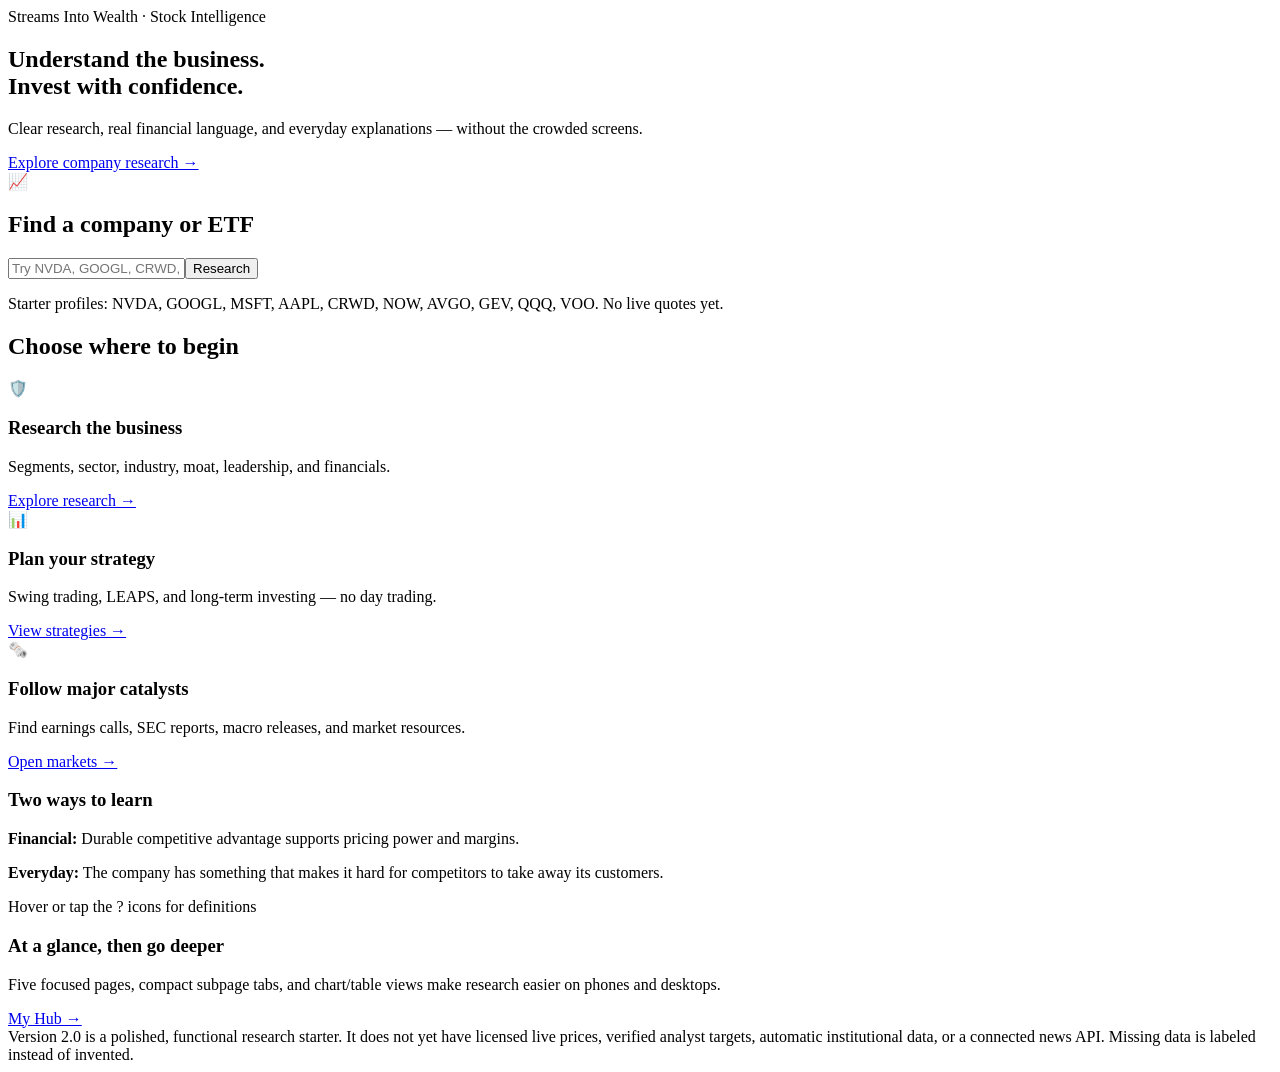
==== index.html @ dd177d90 "Add files via upload" ====
<!doctype html><html lang="en"><head><meta charset="utf-8"><meta name="viewport" content="width=device-width, initial-scale=1"><meta name="theme-color" content="#12533e"><meta name="description" content="Streams Into Wealth Stock Intelligence Hub — approachable research for swing, LEAPS and long-term investors."><title>Home | Streams Into Wealth</title><link rel="stylesheet" href="assets/style.css"></head><body data-page="index"><header class="top"></header><main><section class="hero"><div><div class="eyebrow">Streams Into Wealth · Stock Intelligence</div><h1>Understand the business.<br>Invest with confidence.</h1><p>Clear research, real financial language, and everyday explanations — without the crowded screens.</p><a class="btn gold" href="research.html">Explore company research →</a></div><div class="hero-art" aria-hidden="true">📈</div></section><section class="section"><div class="section-head"><h2>Find a company or ETF</h2></div><form id="stock-search" class="searchbar"><input aria-label="Stock ticker" placeholder="Try NVDA, GOOGL, CRWD, QQQ..." required><button class="btn">Research</button></form><p class="small muted">Starter profiles: NVDA, GOOGL, MSFT, AAPL, CRWD, NOW, AVGO, GEV, QQQ, VOO. No live quotes yet.</p></section><section class="section"><div class="section-head"><h2>Choose where to begin</h2></div><div class="grid"><article class="card"><div class="symbol">🛡️</div><h3>Research the business</h3><p>Segments, sector, industry, moat, leadership, and financials.</p><a href="research.html" class="btn light">Explore research →</a></article><article class="card"><div class="symbol">📊</div><h3>Plan your strategy</h3><p>Swing trading, LEAPS, and long-term investing — no day trading.</p><a href="trading.html" class="btn light">View strategies →</a></article><article class="card"><div class="symbol">🗞️</div><h3>Follow major catalysts</h3><p>Find earnings calls, SEC reports, macro releases, and market resources.</p><a href="markets.html" class="btn light">Open markets →</a></article></div></section><section class="section"><div class="grid two"><div class="card"><h3>Two ways to learn</h3><p><b>Financial:</b> Durable competitive advantage supports pricing power and margins.</p><p><b>Everyday:</b> The company has something that makes it hard for competitors to take away its customers.</p><span class="pill">Hover or tap the ? icons for definitions</span></div><div class="card"><h3>At a glance, then go deeper</h3><p>Five focused pages, compact subpage tabs, and chart/table views make research easier on phones and desktops.</p><a href="hub.html" class="btn light">My Hub →</a></div></div></section><section class="section notice">Version 2.0 is a polished, functional research starter. It does not yet have licensed live prices, verified analyst targets, automatic institutional data, or a connected news API. Missing data is labeled instead of invented.</section></main><footer class="footer"></footer><script src="assets/app.js" defer></script></body></html>
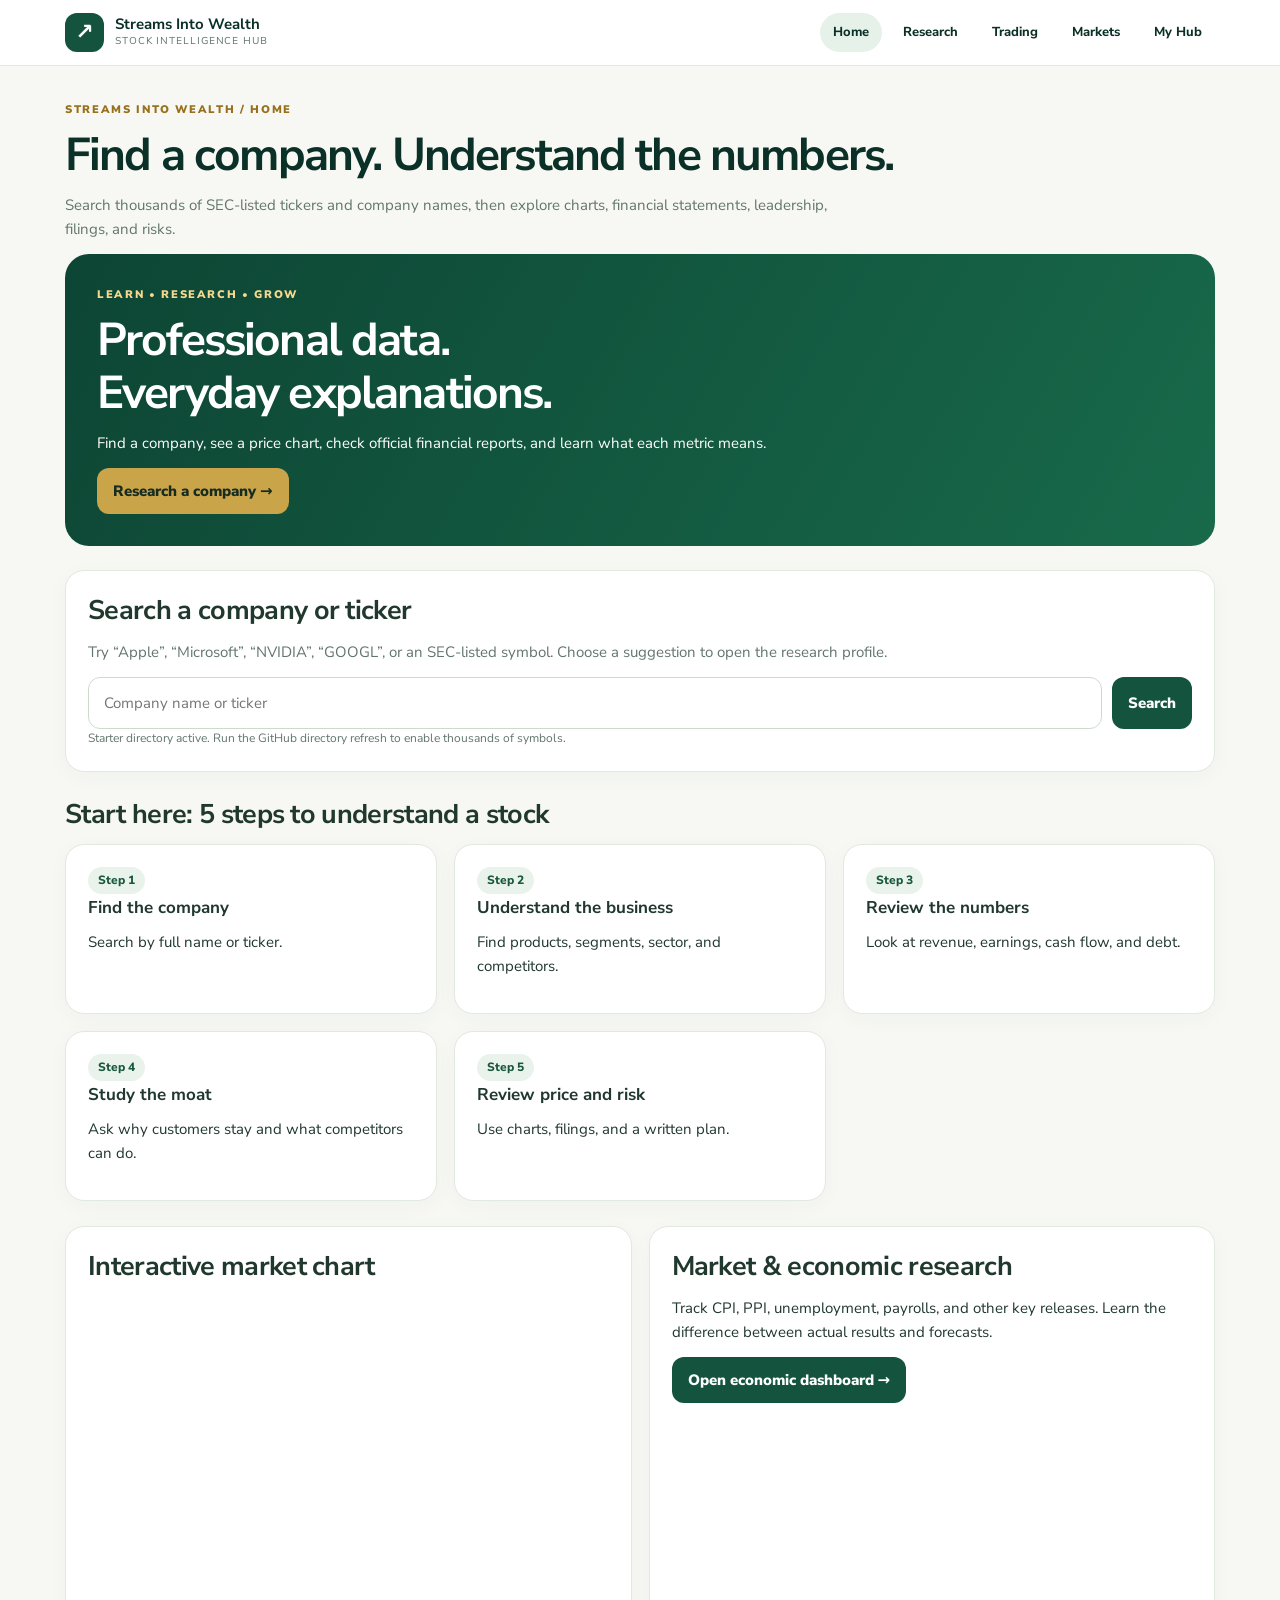
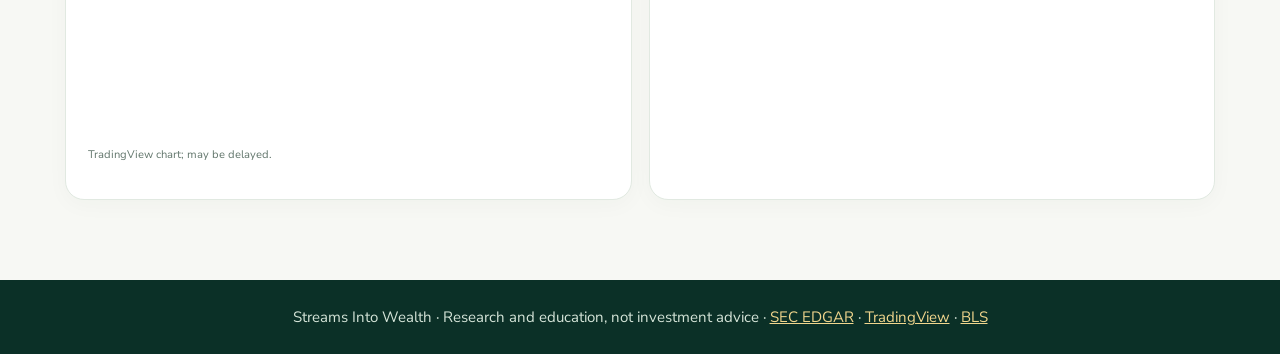
==== commit 83eb5928: "Add files via upload" ====
--- a/index.html
+++ b/index.html
@@ -1 +1 @@
-<!doctype html><html lang="en"><head><meta charset="utf-8"><meta name="viewport" content="width=device-width, initial-scale=1"><meta name="theme-color" content="#12533e"><meta name="description" content="Streams Into Wealth Stock Intelligence Hub — approachable research for swing, LEAPS and long-term investors."><title>Home | Streams Into Wealth</title><link rel="stylesheet" href="assets/style.css"></head><body data-page="index"><header class="top"></header><main><section class="hero"><div><div class="eyebrow">Streams Into Wealth · Stock Intelligence</div><h1>Understand the business.<br>Invest with confidence.</h1><p>Clear research, real financial language, and everyday explanations — without the crowded screens.</p><a class="btn gold" href="research.html">Explore company research →</a></div><div class="hero-art" aria-hidden="true">📈</div></section><section class="section"><div class="section-head"><h2>Find a company or ETF</h2></div><form id="stock-search" class="searchbar"><input aria-label="Stock ticker" placeholder="Try NVDA, GOOGL, CRWD, QQQ..." required><button class="btn">Research</button></form><p class="small muted">Starter profiles: NVDA, GOOGL, MSFT, AAPL, CRWD, NOW, AVGO, GEV, QQQ, VOO. No live quotes yet.</p></section><section class="section"><div class="section-head"><h2>Choose where to begin</h2></div><div class="grid"><article class="card"><div class="symbol">🛡️</div><h3>Research the business</h3><p>Segments, sector, industry, moat, leadership, and financials.</p><a href="research.html" class="btn light">Explore research →</a></article><article class="card"><div class="symbol">📊</div><h3>Plan your strategy</h3><p>Swing trading, LEAPS, and long-term investing — no day trading.</p><a href="trading.html" class="btn light">View strategies →</a></article><article class="card"><div class="symbol">🗞️</div><h3>Follow major catalysts</h3><p>Find earnings calls, SEC reports, macro releases, and market resources.</p><a href="markets.html" class="btn light">Open markets →</a></article></div></section><section class="section"><div class="grid two"><div class="card"><h3>Two ways to learn</h3><p><b>Financial:</b> Durable competitive advantage supports pricing power and margins.</p><p><b>Everyday:</b> The company has something that makes it hard for competitors to take away its customers.</p><span class="pill">Hover or tap the ? icons for definitions</span></div><div class="card"><h3>At a glance, then go deeper</h3><p>Five focused pages, compact subpage tabs, and chart/table views make research easier on phones and desktops.</p><a href="hub.html" class="btn light">My Hub →</a></div></div></section><section class="section notice">Version 2.0 is a polished, functional research starter. It does not yet have licensed live prices, verified analyst targets, automatic institutional data, or a connected news API. Missing data is labeled instead of invented.</section></main><footer class="footer"></footer><script src="assets/app.js" defer></script></body></html>+<!doctype html><html lang="en"><head><meta charset="utf-8"><meta name="viewport" content="width=device-width,initial-scale=1"><meta name="description" content="Streams Into Wealth: beginner-friendly stock and economic research"><title>Home | Streams Into Wealth</title><link rel="preconnect" href="https://fonts.googleapis.com"><link rel="preconnect" href="https://fonts.gstatic.com" crossorigin><link href="https://fonts.googleapis.com/css2?family=Nunito+Sans:wght@400;600;700;800;900&display=swap" rel="stylesheet"><link rel="stylesheet" href="assets/style.css"></head><body data-page="index"><header class="nav"><div class="navin"><a href="index.html" class="brand"><span class="brandmark">↗</span><span><b>Streams Into Wealth</b><small>STOCK INTELLIGENCE HUB</small></span></a><nav class="links"><a href="index.html" class="active">Home</a><a href="research.html" class="">Research</a><a href="trading.html" class="">Trading</a><a href="markets.html" class="">Markets</a><a href="hub.html" class="">My Hub</a></nav></div></header><main class="wrap"><div class="eyebrow">Streams Into Wealth / Home</div><h1>Find a company. Understand the numbers.</h1><p class="sub">Search thousands of SEC-listed tickers and company names, then explore charts, financial statements, leadership, filings, and risks.</p><div id="page"></div></main><footer class="foot">Streams Into Wealth · Research and education, not investment advice · <a href="https://www.sec.gov/edgar/search/">SEC EDGAR</a> · <a href="https://www.tradingview.com/">TradingView</a> · <a href="https://www.bls.gov/">BLS</a></footer><script type="module" src="https://widgets.tradingview-widget.com/w/en/tv-advanced-chart.js"></script><script src="assets/app.js" defer></script></body></html>
--- a/assets/style.css
+++ b/assets/style.css
@@ -0,0 +1,3 @@
+
+:root{--green:#14543e;--deep:#0b3027;--gold:#c9a449;--bg:#f7f8f4;--ink:#20382e;--muted:#62766c;--line:#e1e9e1;--white:#fff}
+*{box-sizing:border-box}body{margin:0;background:var(--bg);color:var(--ink);font-family:Nunito Sans,Inter,system-ui,-apple-system,Segoe UI,sans-serif;font-size:15px;line-height:1.6}a{color:var(--green)}button,input,select{font:inherit}button{cursor:pointer}.nav{position:sticky;top:0;z-index:20;background:#ffffffed;border-bottom:1px solid var(--line);backdrop-filter:blur(12px)}.navin{max-width:1190px;margin:auto;padding:13px 20px;display:flex;align-items:center;justify-content:space-between;gap:20px}.brand{display:flex;gap:11px;align-items:center;text-decoration:none;color:var(--deep)}.brandmark{display:grid;place-items:center;width:39px;height:39px;background:var(--green);color:#fff;border-radius:12px;font-weight:900;font-size:22px}.brand b{display:block;line-height:1.15}.brand small{display:block;font-size:10px;letter-spacing:.09em;color:var(--muted)}.links{display:flex;gap:8px;flex-wrap:wrap}.links a{padding:9px 13px;border-radius:22px;text-decoration:none;font-weight:750;font-size:13px;color:var(--deep)}.links a.active,.links a:hover{background:#e6f1e9}.wrap{max-width:1190px;margin:0 auto;padding:35px 20px 80px}.eyebrow{font-size:11px;color:#97701e;font-weight:900;letter-spacing:.15em;text-transform:uppercase}h1{font-size:clamp(29px,4.4vw,46px);letter-spacing:-.04em;line-height:1.16;margin:9px 0 12px;color:var(--deep)}h2{font-size:clamp(21px,3vw,27px);letter-spacing:-.025em;line-height:1.3;margin:0 0 12px}h3{font-size:17px;margin:0 0 9px}p{margin:7px 0 13px}.sub{color:var(--muted);max-width:780px}.grid{display:grid;grid-template-columns:repeat(2,minmax(0,1fr));gap:17px}.grid.three{grid-template-columns:repeat(3,minmax(0,1fr))}.card{background:var(--white);border:1px solid var(--line);border-radius:19px;padding:22px;box-shadow:0 5px 22px #0c302708}.hero{background:linear-gradient(120deg,#0d4534,#186a4b);color:white;border-radius:24px;padding:32px;margin-bottom:24px}.hero h1,.hero p{color:white}.hero .eyebrow{color:#f6d88e}.button{display:inline-block;background:var(--green);color:white;border:0;border-radius:12px;padding:11px 16px;font-weight:850;text-decoration:none}.button.alt{background:#e9f2ea;color:var(--deep)}.button.gold{background:var(--gold);color:#172c20}.button:hover{filter:brightness(.95)}.field{width:100%;padding:13px 15px;border:1px solid #cddbcf;border-radius:12px;background:#fff;outline-color:var(--gold)}.searchline{display:flex;gap:10px}.searchline input{flex:1;min-width:0}.results{position:relative}.suggest{position:absolute;top:2px;left:0;right:0;z-index:10;background:#fff;border:1px solid var(--line);border-radius:12px;max-height:300px;overflow:auto;box-shadow:0 15px 32px #12342325}.suggest button{display:block;width:100%;text-align:left;padding:12px 14px;background:#fff;border:0;border-bottom:1px solid #eef2ed}.suggest button:hover{background:#eff6ef}.suggest small{color:var(--muted);display:block}.pill{display:inline-block;background:#e9f2eb;color:#19583d;border-radius:30px;padding:4px 10px;font-size:12px;font-weight:800}.muted{color:var(--muted)}.metric{font-size:25px;font-weight:900;color:var(--deep);line-height:1.3}.tiny{font-size:12px;color:var(--muted)}.statgrid{display:grid;grid-template-columns:repeat(4,minmax(0,1fr));gap:12px}.stat{padding:14px;border:1px solid var(--line);border-radius:13px;background:#fafcf9}.stat small{display:block;color:var(--muted);font-weight:700}.tabs{display:flex;flex-wrap:wrap;gap:8px;margin:17px 0}.tabs button{border:1px solid var(--line);background:#fff;color:var(--deep);border-radius:20px;padding:8px 13px;font-weight:800}.tabs button.active{background:var(--green);color:#fff}.hide{display:none!important}.chartbox{height:440px;border-radius:13px;overflow:hidden}.chartbox tv-advanced-chart{display:block;width:100%;height:100%}.tablewrap{overflow:auto}table{width:100%;border-collapse:collapse;font-size:13px}th,td{text-align:left;padding:11px 12px;border-bottom:1px solid var(--line)}th{background:#eaf2ec;color:#204333;white-space:nowrap}td.num{text-align:right;font-variant-numeric:tabular-nums}.steps{counter-reset:step}.step{display:flex;gap:14px;align-items:flex-start;margin:14px 0}.step:before{counter-increment:step;content:counter(step);background:var(--green);color:white;display:grid;place-items:center;width:29px;height:29px;flex-shrink:0;border-radius:50%;font-weight:900}.info{border-left:3px solid var(--gold);background:#fffaec;padding:12px 15px;border-radius:9px}.toolbar{display:flex;gap:9px;flex-wrap:wrap;align-items:center;margin:12px 0}.toolbar label{font-weight:800}.toolbar select{padding:9px;border-radius:9px;border:1px solid var(--line)}.section{margin-top:25px}.foot{background:var(--deep);color:#d5e4d8;padding:25px;text-align:center}.foot a{color:#f1d68d}.labelhelp{border-bottom:1px dotted #777;cursor:help}.empty{padding:20px;background:#f2f5f1;border-radius:12px;color:var(--muted)}.ticker{display:flex;gap:14px;align-items:baseline;flex-wrap:wrap}.ticker strong{font-size:24px}.twocol{display:grid;grid-template-columns:1.2fr 1fr;gap:17px}.row{display:flex;justify-content:space-between;gap:10px;align-items:center}.source{font-size:11px;color:var(--muted);margin-top:10px}.bad{color:#a83e34}.good{color:#16754d}.formgrid{display:grid;grid-template-columns:repeat(3,1fr);gap:12px}.formgrid label{font-size:12px;font-weight:800}.formgrid input,.formgrid select{margin-top:4px;width:100%;padding:9px;border:1px solid var(--line);border-radius:9px}.banner{background:#eaf2ec;border-radius:12px;padding:12px 15px;margin:13px 0}.newslist article{padding:12px 0;border-bottom:1px solid var(--line)}.newslist article a{font-weight:800;text-decoration:none}.newslist small{display:block;color:var(--muted)}@media(max-width:780px){.navin{align-items:flex-start;flex-direction:column;gap:9px}.links{width:100%;overflow-x:auto;flex-wrap:nowrap}.links a{white-space:nowrap;font-size:12px;padding:7px 10px}.wrap{padding:24px 14px 65px}.card{padding:16px}.grid,.grid.three,.twocol{grid-template-columns:1fr}.statgrid{grid-template-columns:repeat(2,1fr)}.hero{padding:23px}.chartbox{height:360px}.formgrid{grid-template-columns:1fr 1fr}.searchline{flex-direction:column}}
